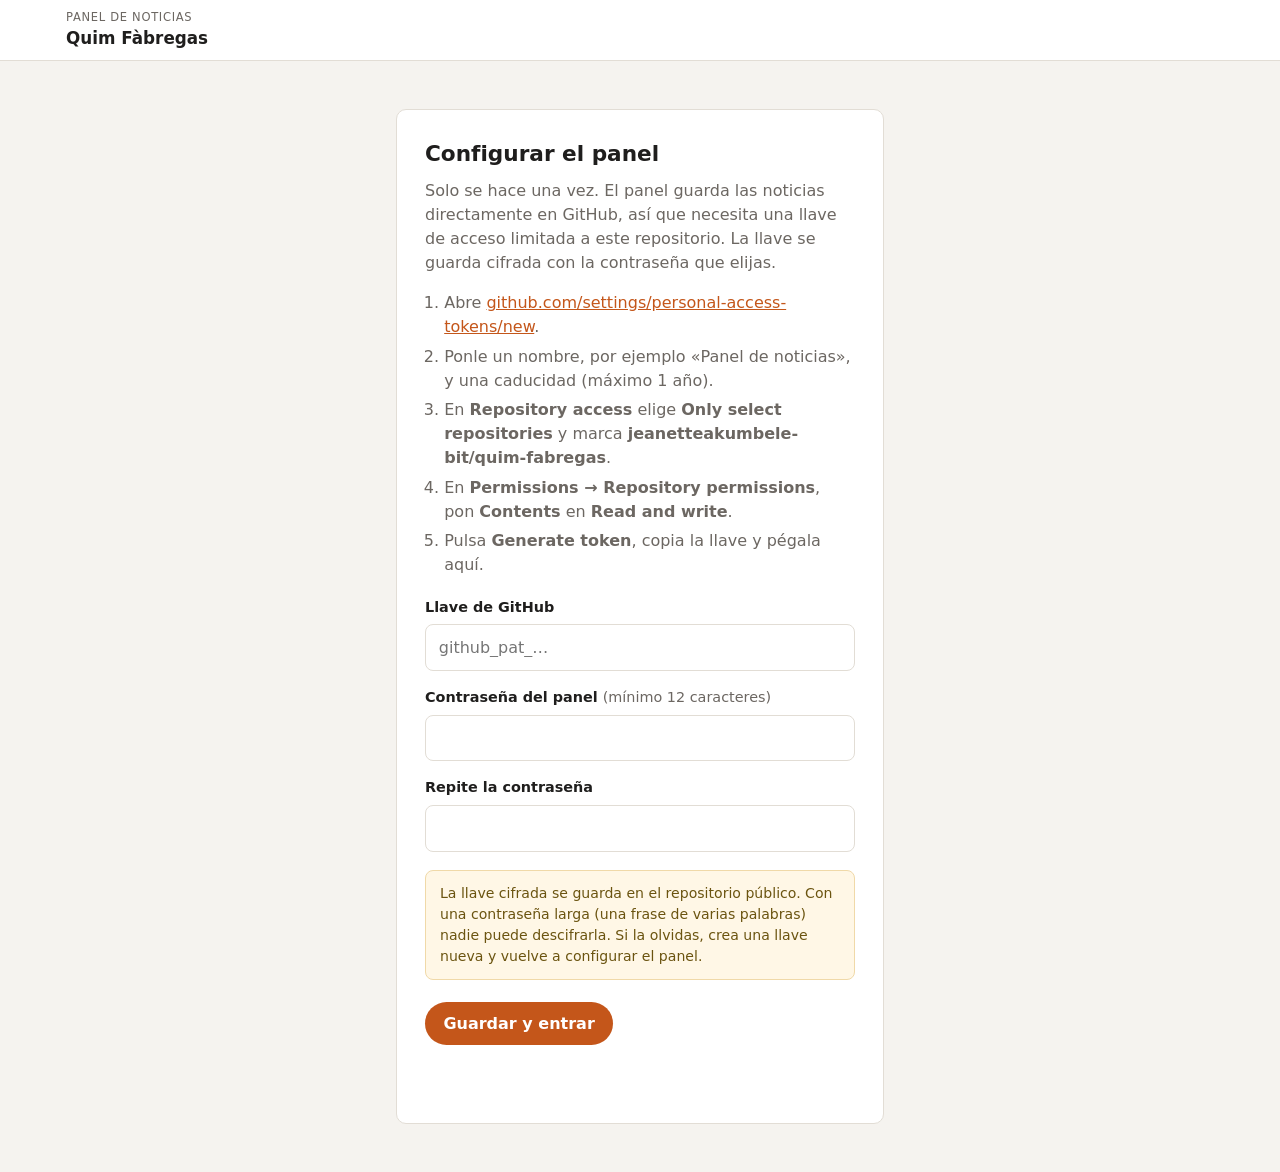
==== admin.html @ cbbbf5fc "Añadir noticias y panel de edición con contraseña - noticias.html y bloque «Lo último» en la portada" ====
<!doctype html>
<html lang="es">
<head>
<meta charset="utf-8">
<meta name="viewport" content="width=device-width, initial-scale=1">
<meta name="robots" content="noindex, nofollow">
<title>Panel de noticias</title>
<script>
/* ===== Ajustes de este panel (cambian según la web) ===== */
window.ADMIN = /*CONFIG*/{
  "owner": "jeanetteakumbele-bit",
  "rama": "main",
  "imgBase": "https://fundacionakumbele.org/wp-content/uploads/",
  "verNoticias": "noticias.html",
  "credencialWeb": "admin-config.json",
  "imgWeb": "img/noticias",
  "sitio": "Quim Fàbregas",
  "repo": "quim-fabregas",
  "datos": "noticias.json",
  "credencial": "admin-config.json",
  "imgRepo": "img/noticias",
  "color": "#c4561a"
}/*FIN*/;
</script>
<style>
:root{--acento:#600b36;--fondo:#f5f3ef;--blanco:#fff;--tinta:#1f1e1d;--suave:#6c6762;--linea:#e2ddd5;--ok:#2f7a4a;--mal:#b3261e;--radio:10px}
*{box-sizing:border-box;margin:0;padding:0}
body{background:var(--fondo);color:var(--tinta);font:16px/1.5 system-ui,-apple-system,"Segoe UI",sans-serif}
button,input,textarea,select{font:inherit;color:inherit}
a{color:var(--acento)}
.oculto{display:none!important}
.barra{background:var(--blanco);border-bottom:1px solid var(--linea);position:sticky;top:0;z-index:5}
.barra-fila{max-width:1180px;margin:0 auto;padding:0 16px;height:60px;display:flex;align-items:center;justify-content:space-between;gap:12px}
.barra h1{font-size:1.05rem;font-weight:650}
.barra h1 small{display:block;font-size:.72rem;font-weight:500;color:var(--suave);letter-spacing:.06em;text-transform:uppercase}
.barra nav{display:flex;gap:8px;align-items:center;flex-wrap:wrap}
.btn{display:inline-flex;align-items:center;justify-content:center;gap:6px;border:0;border-radius:999px;padding:.6em 1.15em;background:var(--acento);color:#fff;font-weight:600;cursor:pointer;text-decoration:none;min-height:40px}
.btn:hover{filter:brightness(1.12)}
.btn:disabled{opacity:.55;cursor:wait}
.btn.sec{background:transparent;color:var(--acento);box-shadow:inset 0 0 0 1.5px var(--acento)}
.btn.peligro{background:transparent;color:var(--mal);box-shadow:inset 0 0 0 1.5px var(--mal)}
.btn.mini{padding:.35em .9em;min-height:34px;font-size:.9rem}
.caja{max-width:520px;margin:48px auto;padding:0 16px}
.tarjeta{background:var(--blanco);border:1px solid var(--linea);border-radius:var(--radio);padding:28px}
.tarjeta h2{font-size:1.35rem;margin-bottom:.4em}
.tarjeta p{color:var(--suave);margin-bottom:1em}
.tarjeta ol{margin:0 0 1.2em 1.2em;color:var(--suave)}
.tarjeta li{margin-bottom:.35em}
label{display:block;font-weight:600;font-size:.9rem;margin:16px 0 6px}
label .nota{font-weight:400;color:var(--suave)}
input[type=text],input[type=password],input[type=date],input[type=url],textarea{width:100%;border:1px solid var(--linea);border-radius:8px;padding:.65em .8em;background:#fff}
input:focus,textarea:focus{outline:2px solid var(--acento);outline-offset:1px;border-color:transparent}
textarea{min-height:220px;resize:vertical;line-height:1.55}
textarea.corto{min-height:80px}
.fila-btn{display:flex;gap:10px;flex-wrap:wrap;margin-top:22px}
.check{display:flex;align-items:center;gap:8px;font-weight:500;margin-top:18px}
.mensaje{margin-top:14px;font-size:.92rem;min-height:1.4em}
.mensaje.mal{color:var(--mal)}
.mensaje.ok{color:var(--ok)}
.panel{max-width:1180px;margin:0 auto;padding:24px 16px 64px;display:grid;grid-template-columns:320px 1fr;gap:24px;align-items:start}
.lista{background:var(--blanco);border:1px solid var(--linea);border-radius:var(--radio);overflow:hidden}
.lista-cab{display:flex;justify-content:space-between;align-items:center;padding:14px 16px;border-bottom:1px solid var(--linea)}
.lista-cab h2{font-size:1rem}
.lista ul{list-style:none;max-height:70vh;overflow:auto}
.lista li button{width:100%;text-align:left;background:none;border:0;border-bottom:1px solid var(--linea);padding:12px 16px;cursor:pointer;display:block}
.lista li button:hover{background:var(--fondo)}
.lista li button.activa{background:color-mix(in srgb,var(--acento) 9%,#fff);box-shadow:inset 3px 0 0 var(--acento)}
.lista .t{font-weight:600;display:block;overflow:hidden;text-overflow:ellipsis;white-space:nowrap}
.lista .f{font-size:.82rem;color:var(--suave)}
.etq{display:inline-block;font-size:.7rem;font-weight:700;letter-spacing:.05em;text-transform:uppercase;background:#efe6c9;color:#6b5410;border-radius:999px;padding:.1em .6em;margin-left:6px}
.vacia{padding:22px 16px;color:var(--suave);font-size:.92rem}
.editor{background:var(--blanco);border:1px solid var(--linea);border-radius:var(--radio);padding:24px 26px 28px}
.editor h2{font-size:1.25rem}
.dos{display:grid;grid-template-columns:1fr 1fr;gap:0 16px}
.foto-caja{display:flex;gap:14px;align-items:flex-start;flex-wrap:wrap}
.foto-prev{width:160px;aspect-ratio:4/3;border-radius:8px;background:var(--fondo) center/cover;border:1px dashed var(--linea);flex:none}
.foto-ctrl{flex:1;min-width:200px}
.ayuda{font-size:.84rem;color:var(--suave);margin-top:6px}
.aviso{background:#fff7e6;border:1px solid #f0d9a8;border-radius:8px;padding:12px 14px;font-size:.88rem;color:#6b5410;margin-top:18px}
.toast{position:fixed;left:50%;bottom:22px;transform:translateX(-50%);background:var(--tinta);color:#fff;padding:.75em 1.2em;border-radius:999px;font-size:.92rem;box-shadow:0 8px 30px rgba(0,0,0,.2);z-index:10;max-width:calc(100% - 32px)}
.toast.mal{background:var(--mal)}
@media (max-width:820px){
  .panel{grid-template-columns:1fr}
  .lista ul{max-height:40vh}
  .dos{grid-template-columns:1fr}
  .barra h1 small{display:none}
}
</style>
</head>
<body>
<header class="barra">
  <div class="barra-fila">
    <h1><small>Panel de noticias</small><span id="nombre-sitio"></span></h1>
    <nav id="nav-panel" class="oculto">
      <a class="btn mini sec" id="ver-web" target="_blank" rel="noopener">Ver noticias</a>
      <button class="btn mini sec" id="b-ajustes">Contraseña</button>
      <button class="btn mini sec" id="b-salir">Salir</button>
    </nav>
  </div>
</header>

<!-- Cargando -->
<div class="caja" id="v-cargando"><div class="tarjeta"><p>Cargando…</p></div></div>

<!-- Configuración inicial -->
<div class="caja oculto" id="v-config">
  <div class="tarjeta">
    <h2>Configurar el panel</h2>
    <p>Solo se hace una vez. El panel guarda las noticias directamente en GitHub, así que necesita una llave de acceso limitada a este repositorio. La llave se guarda cifrada con la contraseña que elijas.</p>
    <ol>
      <li>Abre <a href="https://github.com/settings/personal-access-tokens/new" target="_blank" rel="noopener">github.com/settings/personal-access-tokens/new</a>.</li>
      <li>Ponle un nombre, por ejemplo «Panel de noticias», y una caducidad (máximo 1 año).</li>
      <li>En <b>Repository access</b> elige <b>Only select repositories</b> y marca <b id="repo-nombre"></b>.</li>
      <li>En <b>Permissions → Repository permissions</b>, pon <b>Contents</b> en <b>Read and write</b>.</li>
      <li>Pulsa <b>Generate token</b>, copia la llave y pégala aquí.</li>
    </ol>
    <form id="f-config" autocomplete="off">
      <label for="c-token">Llave de GitHub</label>
      <input type="password" id="c-token" required placeholder="github_pat_…" autocomplete="off">
      <label for="c-pass">Contraseña del panel <span class="nota">(mínimo 12 caracteres)</span></label>
      <input type="password" id="c-pass" required minlength="12" autocomplete="new-password">
      <label for="c-pass2">Repite la contraseña</label>
      <input type="password" id="c-pass2" required minlength="12" autocomplete="new-password">
      <div class="aviso">La llave cifrada se guarda en el repositorio público. Con una contraseña larga (una frase de varias palabras) nadie puede descifrarla. Si la olvidas, crea una llave nueva y vuelve a configurar el panel.</div>
      <div class="fila-btn"><button class="btn" type="submit">Guardar y entrar</button></div>
      <p class="mensaje" id="m-config" role="status"></p>
    </form>
  </div>
</div>

<!-- Entrar -->
<div class="caja oculto" id="v-login">
  <div class="tarjeta">
    <h2>Entrar</h2>
    <p>Escribe la contraseña del panel para añadir y editar noticias.</p>
    <form id="f-login">
      <label for="l-pass">Contraseña</label>
      <input type="password" id="l-pass" required autocomplete="current-password" autofocus>
      <div class="fila-btn"><button class="btn" type="submit">Entrar</button></div>
      <p class="mensaje" id="m-login" role="status"></p>
    </form>
  </div>
</div>

<!-- Cambiar contraseña -->
<div class="caja oculto" id="v-ajustes">
  <div class="tarjeta">
    <h2>Cambiar contraseña</h2>
    <p>La llave de GitHub sigue siendo la misma; solo cambia la contraseña con la que se protege. Si quieres usar una llave nueva, pégala también.</p>
    <form id="f-ajustes" autocomplete="off">
      <label for="a-token">Llave nueva de GitHub <span class="nota">(opcional)</span></label>
      <input type="password" id="a-token" placeholder="Déjalo vacío para mantener la actual" autocomplete="off">
      <label for="a-pass">Contraseña nueva <span class="nota">(mínimo 12 caracteres)</span></label>
      <input type="password" id="a-pass" required minlength="12" autocomplete="new-password">
      <label for="a-pass2">Repite la contraseña</label>
      <input type="password" id="a-pass2" required minlength="12" autocomplete="new-password">
      <div class="fila-btn"><button class="btn" type="submit">Guardar</button><button class="btn sec" type="button" id="a-cancelar">Volver</button></div>
      <p class="mensaje" id="m-ajustes" role="status"></p>
    </form>
  </div>
</div>

<!-- Panel -->
<div class="panel oculto" id="v-panel">
  <aside class="lista">
    <div class="lista-cab"><h2>Noticias</h2><button class="btn mini" id="b-nueva">+ Nueva</button></div>
    <ul id="lista"></ul>
  </aside>
  <section class="editor" id="editor">
    <h2 id="e-titulo-cab">Nueva noticia</h2>
    <form id="f-noticia">
      <label for="n-titulo">Título</label>
      <input type="text" id="n-titulo" required maxlength="160">
      <div class="dos">
        <div><label for="n-fecha">Fecha</label><input type="date" id="n-fecha" required></div>
        <div><label class="check" style="margin-top:44px"><input type="checkbox" id="n-borrador"> Borrador (no se ve en la web)</label></div>
      </div>
      <label>Foto <span class="nota">(opcional)</span></label>
      <div class="foto-caja">
        <div class="foto-prev" id="n-prev"></div>
        <div class="foto-ctrl">
          <input type="file" id="n-archivo" accept="image/*">
          <p class="ayuda">Se reduce sola a 1600 px y se sube al guardar.</p>
          <label for="n-imagen" style="margin-top:12px">…o dirección de una foto</label>
          <input type="text" id="n-imagen" placeholder="https://… o 2026/10/foto.jpg">
          <label for="n-pie">Pie de foto</label>
          <input type="text" id="n-pie" maxlength="200">
        </div>
      </div>
      <label for="n-resumen">Resumen <span class="nota">(una o dos frases; se ve en la portada)</span></label>
      <textarea class="corto" id="n-resumen" maxlength="400"></textarea>
      <label for="n-texto">Texto</label>
      <textarea id="n-texto"></textarea>
      <p class="ayuda">Deja una línea en blanco entre párrafos. <b>**negrita**</b>, <i>*cursiva*</i> y enlaces: [texto](https://…).</p>
      <div class="fila-btn">
        <button class="btn" type="submit" id="b-guardar">Guardar y publicar</button>
        <button class="btn peligro oculto" type="button" id="b-borrar">Borrar</button>
      </div>
      <p class="mensaje" id="m-noticia" role="status"></p>
    </form>
  </section>
</div>

<div class="toast oculto" id="toast" role="status"></div>

<script>
(() => {
"use strict";
const C = window.ADMIN;
const $ = (s) => document.querySelector(s);
const API = "https://api.github.com";
document.documentElement.style.setProperty("--acento", C.color || "#600b36");
$("#nombre-sitio").textContent = C.sitio;
$("#repo-nombre").textContent = C.owner + "/" + C.repo;
$("#ver-web").href = C.verNoticias;
document.title = "Panel de noticias · " + C.sitio;

let token = null;          // solo en memoria
let noticias = [];
let actual = null;         // id de la noticia abierta
let archivoNuevo = null;   // foto elegida pendiente de subir

/* ---------- utilidades ---------- */
const vistas = ["#v-cargando", "#v-config", "#v-login", "#v-ajustes", "#v-panel"];
function ver(id) { vistas.forEach(v => $(v).classList.toggle("oculto", v !== id)); $("#nav-panel").classList.toggle("oculto", !token || id === "#v-login"); }
function msg(el, texto, tipo) { const m = $(el); m.textContent = texto || ""; m.className = "mensaje" + (tipo ? " " + tipo : ""); }
let tt; function toast(texto, mal) { const t = $("#toast"); t.textContent = texto; t.className = "toast" + (mal ? " mal" : ""); clearTimeout(tt); tt = setTimeout(() => t.classList.add("oculto"), 4200); }
const b64 = { de: (buf) => { let s = ""; new Uint8Array(buf).forEach(b => s += String.fromCharCode(b)); return btoa(s); },
              a: (str) => Uint8Array.from(atob(str), c => c.charCodeAt(0)) };
const utf8ab64 = (txt) => b64.de(new TextEncoder().encode(txt));
const b64autf8 = (str) => new TextDecoder().decode(b64.a(str.replace(/\s/g, "")));
const hoy = () => new Date().toISOString().slice(0, 10);
function slug(t) { return (t || "noticia").normalize("NFD").replace(/[̀-ͯ]/g, "").toLowerCase().replace(/[^a-z0-9]+/g, "-").replace(/^-|-$/g, "").slice(0, 50) || "noticia"; }
function rutaFoto(r) { if (!r) return ""; if (/^(https?:)?\/\//.test(r) || r.startsWith("data:") || r.startsWith("blob:")) return r; if (C.imgBase && /^\d{4}\/\d{2}\//.test(r)) return C.imgBase + r; return r; }

/* ---------- cifrado (PBKDF2 + AES-GCM) ---------- */
const ITER = 600000;
async function clave(pass, sal) {
  const base = await crypto.subtle.importKey("raw", new TextEncoder().encode(pass), "PBKDF2", false, ["deriveKey"]);
  return crypto.subtle.deriveKey({ name: "PBKDF2", salt: sal, iterations: ITER, hash: "SHA-256" }, base, { name: "AES-GCM", length: 256 }, false, ["encrypt", "decrypt"]);
}
async function cifrar(texto, pass) {
  const sal = crypto.getRandomValues(new Uint8Array(16)), iv = crypto.getRandomValues(new Uint8Array(12));
  const datos = await crypto.subtle.encrypt({ name: "AES-GCM", iv }, await clave(pass, sal), new TextEncoder().encode(texto));
  return { v: 1, kdf: "PBKDF2-SHA256", iter: ITER, sal: b64.de(sal), iv: b64.de(iv), datos: b64.de(datos) };
}
async function descifrar(obj, pass) {
  const k = await clave(pass, b64.a(obj.sal));
  const plano = await crypto.subtle.decrypt({ name: "AES-GCM", iv: b64.a(obj.iv) }, k, b64.a(obj.datos));
  return new TextDecoder().decode(plano);
}

/* ---------- GitHub ---------- */
async function gh(ruta, opciones = {}, tk = token) {
  const r = await fetch(API + ruta, { ...opciones, cache: "no-store", headers: { "Accept": "application/vnd.github+json", "X-GitHub-Api-Version": "2022-11-28", ...(tk ? { "Authorization": "Bearer " + tk } : {}), ...(opciones.headers || {}) } });
  if (!r.ok) { const e = new Error("GitHub " + r.status); e.status = r.status; try { e.detalle = (await r.json()).message; } catch {} throw e; }
  return r.status === 204 ? null : r.json();
}
const rutaRepo = (p) => `/repos/${C.owner}/${C.repo}/contents/${p.split("/").map(encodeURIComponent).join("/")}`;
async function leer(p, tk = token) {
  try { const j = await gh(rutaRepo(p) + "?ref=" + C.rama + "&t=" + Date.now(), {}, tk); return { sha: j.sha, texto: b64autf8(j.content) }; }
  catch (e) { if (e.status === 404) return null; throw e; }
}
async function escribir(p, contenidoB64, sha, mensaje, tk = token) {
  return gh(rutaRepo(p), { method: "PUT", body: JSON.stringify({ message: mensaje, content: contenidoB64, branch: C.rama, ...(sha ? { sha } : {}) }) }, tk);
}
async function comprobarToken(tk) {
  const r = await gh(`/repos/${C.owner}/${C.repo}`, {}, tk);
  if (!r.permissions || !r.permissions.push) throw new Error("La llave no tiene permiso de escritura en " + C.owner + "/" + C.repo + ".");
}
function textoError(e) {
  if (e.status === 401) return "GitHub no acepta la llave (puede haber caducado). Vuelve a configurar el panel con una llave nueva.";
  if (e.status === 403 || e.status === 404) return "La llave no tiene acceso a este repositorio con permiso Contents: Read and write.";
  if (e.status === 409 || e.status === 422) return "Alguien ha cambiado las noticias a la vez. Vuelve a intentarlo.";
  return e.message + (e.detalle ? " (" + e.detalle + ")" : "");
}

/* ---------- arranque ---------- */
let credencial = null;
async function arrancar() {
  try {
    const f = await leer(C.credencial, null);
    if (f) { credencial = JSON.parse(f.texto); ver("#v-login"); setTimeout(() => $("#l-pass").focus(), 50); }
    else ver("#v-config");
  } catch (e) {
    // sin acceso a la API (límite de peticiones): probar la copia publicada
    try { const r = await fetch((C.credencialWeb || C.credencial) + "?t=" + Date.now(), { cache: "no-store" }); if (r.ok) { credencial = await r.json(); ver("#v-login"); return; } } catch {}
    ver("#v-config");
  }
}

$("#f-config").addEventListener("submit", async (ev) => {
  ev.preventDefault();
  const tk = $("#c-token").value.trim(), p1 = $("#c-pass").value, p2 = $("#c-pass2").value;
  if (p1.length < 12) return msg("#m-config", "La contraseña debe tener al menos 12 caracteres.", "mal");
  if (p1 !== p2) return msg("#m-config", "Las contraseñas no coinciden.", "mal");
  const b = ev.target.querySelector("[type=submit]"); b.disabled = true; msg("#m-config", "Comprobando la llave…");
  try {
    await comprobarToken(tk);
    msg("#m-config", "Cifrando y guardando…");
    const obj = await cifrar(tk, p1);
    const prev = await leer(C.credencial, tk);
    await escribir(C.credencial, utf8ab64(JSON.stringify(obj, null, 2) + "\n"), prev && prev.sha, "Panel de noticias: guardar llave cifrada", tk);
    credencial = obj; token = tk; $("#f-config").reset();
    await abrirPanel();
    toast("Panel configurado.");
  } catch (e) { msg("#m-config", textoError(e), "mal"); }
  finally { b.disabled = false; }
});

$("#f-login").addEventListener("submit", async (ev) => {
  ev.preventDefault();
  const b = ev.target.querySelector("[type=submit]"); b.disabled = true; msg("#m-login", "Comprobando…");
  try { token = await descifrar(credencial, $("#l-pass").value); }
  catch { b.disabled = false; return msg("#m-login", "Contraseña incorrecta.", "mal"); }
  try { await comprobarToken(token); $("#f-login").reset(); msg("#m-login", ""); await abrirPanel(); }
  catch (e) { token = null; msg("#m-login", textoError(e), "mal"); }
  finally { b.disabled = false; }
});

$("#b-salir").addEventListener("click", () => { token = null; noticias = []; actual = null; ver("#v-login"); });
$("#b-ajustes").addEventListener("click", () => { msg("#m-ajustes", ""); ver("#v-ajustes"); });
$("#a-cancelar").addEventListener("click", () => ver("#v-panel"));
$("#f-ajustes").addEventListener("submit", async (ev) => {
  ev.preventDefault();
  const nuevo = $("#a-token").value.trim(), p1 = $("#a-pass").value, p2 = $("#a-pass2").value;
  if (p1.length < 12) return msg("#m-ajustes", "La contraseña debe tener al menos 12 caracteres.", "mal");
  if (p1 !== p2) return msg("#m-ajustes", "Las contraseñas no coinciden.", "mal");
  const b = ev.target.querySelector("[type=submit]"); b.disabled = true; msg("#m-ajustes", "Guardando…");
  try {
    const tk = nuevo || token;
    if (nuevo) await comprobarToken(nuevo);
    const obj = await cifrar(tk, p1);
    const prev = await leer(C.credencial, tk);
    await escribir(C.credencial, utf8ab64(JSON.stringify(obj, null, 2) + "\n"), prev && prev.sha, "Panel de noticias: cambiar contraseña", tk);
    credencial = obj; token = tk; $("#f-ajustes").reset();
    ver("#v-panel"); toast("Contraseña cambiada.");
  } catch (e) { msg("#m-ajustes", textoError(e), "mal"); }
  finally { b.disabled = false; }
});

/* ---------- noticias ---------- */
async function cargarNoticias() {
  const f = await leer(C.datos);
  const lista = f ? JSON.parse(f.texto || "[]") : [];
  return Array.isArray(lista) ? lista : [];
}
const ordenar = (l) => l.slice().sort((a, b) => (b.fecha || "").localeCompare(a.fecha || ""));
async function abrirPanel() {
  ver("#v-panel");
  noticias = await cargarNoticias();
  pintarLista(); nueva();
}
function pintarLista() {
  const ul = $("#lista"); ul.innerHTML = "";
  if (!noticias.length) { ul.innerHTML = '<li class="vacia">Todavía no hay noticias. Escribe la primera.</li>'; return; }
  for (const n of ordenar(noticias)) {
    const li = document.createElement("li"), b = document.createElement("button");
    b.type = "button"; if (n.id === actual) b.className = "activa";
    const t = document.createElement("span"); t.className = "t"; t.textContent = n.titulo || "(sin título)";
    const f = document.createElement("span"); f.className = "f"; f.textContent = n.fecha || "";
    if (n.borrador) { const e = document.createElement("span"); e.className = "etq"; e.textContent = "Borrador"; f.appendChild(e); }
    b.append(t, f); b.addEventListener("click", () => abrir(n.id));
    li.appendChild(b); ul.appendChild(li);
  }
}
function previa(src) { $("#n-prev").style.backgroundImage = src ? `url("${src.replace(/"/g, "%22")}")` : ""; }
function nueva() {
  actual = null; archivoNuevo = null; $("#f-noticia").reset();
  $("#n-fecha").value = hoy(); previa("");
  $("#e-titulo-cab").textContent = "Nueva noticia"; $("#b-borrar").classList.add("oculto");
  msg("#m-noticia", ""); pintarLista();
}
function abrir(id) {
  const n = noticias.find(x => x.id === id); if (!n) return;
  actual = id; archivoNuevo = null; $("#n-archivo").value = "";
  $("#n-titulo").value = n.titulo || ""; $("#n-fecha").value = n.fecha || hoy();
  $("#n-borrador").checked = !!n.borrador; $("#n-imagen").value = n.imagen || "";
  $("#n-pie").value = n.pie || ""; $("#n-resumen").value = n.resumen || ""; $("#n-texto").value = n.texto || "";
  previa(rutaFoto(n.imagen) ? new URL(rutaFoto(n.imagen), location.href).href : "");
  $("#e-titulo-cab").textContent = "Editar noticia"; $("#b-borrar").classList.remove("oculto");
  msg("#m-noticia", ""); pintarLista();
  if (innerWidth < 820) $("#editor").scrollIntoView({ behavior: "smooth" });
}
$("#b-nueva").addEventListener("click", nueva);
$("#n-imagen").addEventListener("input", () => { archivoNuevo = null; $("#n-archivo").value = ""; const r = rutaFoto($("#n-imagen").value.trim()); previa(r ? new URL(r, location.href).href : ""); });
$("#n-archivo").addEventListener("change", () => {
  const f = $("#n-archivo").files[0]; if (!f) return;
  if (!f.type.startsWith("image/")) { toast("Elige una imagen.", true); return; }
  archivoNuevo = f; previa(URL.createObjectURL(f));
});

async function reducir(file) {
  const bmp = await createImageBitmap(file);
  const lado = 1600, esc = Math.min(1, lado / Math.max(bmp.width, bmp.height));
  const c = document.createElement("canvas"); c.width = Math.round(bmp.width * esc); c.height = Math.round(bmp.height * esc);
  c.getContext("2d").drawImage(bmp, 0, 0, c.width, c.height);
  const blob = await new Promise(r => c.toBlob(r, "image/jpeg", 0.85));
  return b64.de(await blob.arrayBuffer());
}

// Aplica un cambio sobre la versión más reciente del archivo (por si alguien guardó a la vez)
async function guardarCambio(cambio, mensaje) {
  for (let intento = 0; intento < 2; intento++) {
    const f = await leer(C.datos);
    let lista = f ? JSON.parse(f.texto || "[]") : [];
    lista = cambio(Array.isArray(lista) ? lista : []);
    try {
      await escribir(C.datos, utf8ab64(JSON.stringify(ordenar(lista), null, 2) + "\n"), f && f.sha, mensaje);
      noticias = lista; return;
    } catch (e) { if ((e.status === 409 || e.status === 422) && intento === 0) continue; throw e; }
  }
}

$("#f-noticia").addEventListener("submit", async (ev) => {
  ev.preventDefault();
  const b = $("#b-guardar"); b.disabled = true;
  try {
    const titulo = $("#n-titulo").value.trim();
    let imagen = $("#n-imagen").value.trim();
    if (archivoNuevo) {
      msg("#m-noticia", "Subiendo la foto…");
      const nombre = `${hoy()}-${slug(titulo)}-${Math.random().toString(36).slice(2, 6)}.jpg`;
      await escribir(`${C.imgRepo}/${nombre}`, await reducir(archivoNuevo), null, "Noticias: subir foto " + nombre);
      imagen = `${C.imgWeb}/${nombre}`; archivoNuevo = null; $("#n-archivo").value = ""; $("#n-imagen").value = imagen;
    }
    msg("#m-noticia", "Guardando…");
    const id = actual || `${$("#n-fecha").value}-${slug(titulo)}-${Math.random().toString(36).slice(2, 6)}`;
    const datos = { id, titulo, fecha: $("#n-fecha").value, imagen, pie: $("#n-pie").value.trim(),
                    resumen: $("#n-resumen").value.trim(), texto: $("#n-texto").value.trim(), borrador: $("#n-borrador").checked };
    const esNueva = !actual;
    await guardarCambio(l => { const i = l.findIndex(x => x.id === id); if (i >= 0) l[i] = datos; else l.push(datos); return l; },
                        (esNueva ? "Noticias: añadir «" : "Noticias: editar «") + titulo + "»");
    actual = id; abrir(id);
    msg("#m-noticia", datos.borrador ? "Guardado como borrador." : "Publicado. Aparecerá en la web en 1-2 minutos.", "ok");
    toast(esNueva ? "Noticia añadida." : "Cambios guardados.");
  } catch (e) { msg("#m-noticia", textoError(e), "mal"); }
  finally { b.disabled = false; }
});

$("#b-borrar").addEventListener("click", async () => {
  const n = noticias.find(x => x.id === actual); if (!n) return;
  if (!confirm(`¿Borrar «${n.titulo}»? Se quitará de la web.`)) return;
  const b = $("#b-borrar"); b.disabled = true; msg("#m-noticia", "Borrando…");
  try {
    await guardarCambio(l => l.filter(x => x.id !== n.id), "Noticias: borrar «" + n.titulo + "»");
    nueva(); toast("Noticia borrada.");
  } catch (e) { msg("#m-noticia", textoError(e), "mal"); }
  finally { b.disabled = false; }
});

window.addEventListener("beforeunload", (e) => { if (archivoNuevo) { e.preventDefault(); e.returnValue = ""; } });
arrancar();
})();
</script>
</body>
</html>
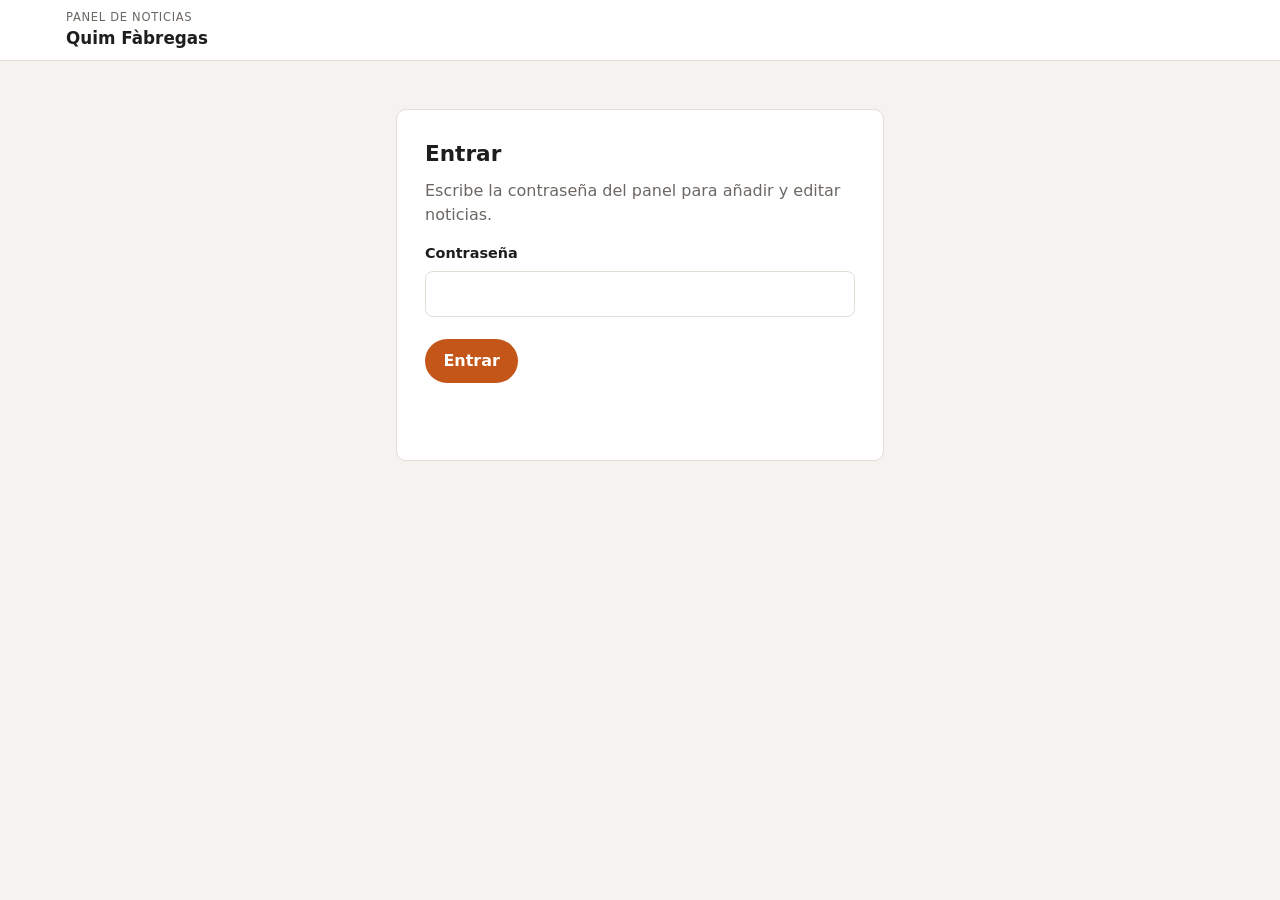
==== commit ac503e4d: "Añadir sección de métricas de redes con actualización diaria - Sección «Redes» en la portada (Instag" ====
--- a/admin.html
+++ b/admin.html
@@ -79,6 +79,51 @@
 .aviso{background:#fff7e6;border:1px solid #f0d9a8;border-radius:8px;padding:12px 14px;font-size:.88rem;color:#6b5410;margin-top:18px}
 .toast{position:fixed;left:50%;bottom:22px;transform:translateX(-50%);background:var(--tinta);color:#fff;padding:.75em 1.2em;border-radius:999px;font-size:.92rem;box-shadow:0 8px 30px rgba(0,0,0,.2);z-index:10;max-width:calc(100% - 32px)}
 .toast.mal{background:var(--mal)}
+/* Pestañas y CRM */
+.pestanas{display:flex;gap:4px;background:var(--fondo);border-radius:999px;padding:3px}
+.pestanas button{border:0;background:none;border-radius:999px;padding:.4em 1em;font-weight:600;cursor:pointer;color:var(--suave);min-height:34px}
+.pestanas button.activa{background:var(--blanco);color:var(--acento);box-shadow:0 1px 3px rgba(0,0,0,.12)}
+.crm{max-width:1180px;margin:0 auto;padding:24px 16px 64px}
+.stats{display:grid;grid-template-columns:repeat(4,1fr);gap:12px;margin-bottom:16px}
+.stat{background:var(--blanco);border:1px solid var(--linea);border-radius:var(--radio);padding:14px 16px}
+.stat b{display:block;font-size:1.6rem;line-height:1.1}
+.stat span{font-size:.82rem;color:var(--suave)}
+.herramientas{display:flex;flex-wrap:wrap;gap:8px;align-items:center;margin-bottom:16px}
+.herramientas input[type=search],.herramientas select{border:1px solid var(--linea);border-radius:8px;padding:.5em .7em;background:#fff;min-height:40px}
+.herramientas input[type=search]{flex:1;min-width:180px}
+.herramientas .check{margin:0}
+.crm-grid{display:grid;grid-template-columns:340px 1fr;gap:24px;align-items:start}
+.lista .sub{font-size:.82rem;color:var(--suave);display:block;overflow:hidden;text-overflow:ellipsis;white-space:nowrap}
+.chip{display:inline-block;font-size:.7rem;font-weight:700;letter-spacing:.04em;border-radius:999px;padding:.1em .55em;margin-right:4px;background:color-mix(in srgb,var(--acento) 10%,#fff);color:var(--acento)}
+.chip.estado-Activo{background:#e3f1e7;color:var(--ok)}
+.chip.estado-Inactivo{background:#eee;color:#777}
+.chip.estado-Nuevo{background:#efe6c9;color:#6b5410}
+.tres{display:grid;grid-template-columns:1fr 1fr 1fr;gap:0 16px}
+select.campo{width:100%;border:1px solid var(--linea);border-radius:8px;padding:.62em .7em;background:#fff}
+.interacciones{margin-top:28px;padding-top:20px;border-top:1px solid var(--linea)}
+.interacciones h3{font-size:1.05rem;margin-bottom:10px}
+.inter-form{display:grid;grid-template-columns:150px 170px 110px 1fr auto;gap:8px;align-items:end}
+.inter-form label{margin:0 0 4px;font-size:.8rem}
+.inter-form input,.inter-form select{width:100%;border:1px solid var(--linea);border-radius:8px;padding:.55em .6em;background:#fff;min-height:40px}
+.inter-lista{list-style:none;margin-top:14px}
+.inter-lista li{display:grid;grid-template-columns:100px 1fr auto;gap:12px;padding:10px 0;border-bottom:1px solid var(--linea);font-size:.94rem}
+.inter-lista .f{color:var(--suave);font-size:.85rem}
+.inter-lista .importe{font-weight:700;color:var(--ok);margin-left:6px}
+.inter-lista button{background:none;border:0;color:var(--suave);cursor:pointer;font-size:1.1rem;line-height:1;padding:4px 8px}
+.inter-lista button:hover{color:var(--mal)}
+.privado{font-size:.84rem;color:var(--suave);margin-top:18px}
+.bloqueo{background:var(--blanco);border:1px solid var(--linea);border-radius:var(--radio);padding:24px 26px}
+.bloqueo h2{font-size:1.2rem;margin-bottom:.5em}
+.bloqueo p,.bloqueo li{color:var(--suave)}
+.bloqueo ol{margin:.6em 0 0 1.2em}
+@media (max-width:820px){
+  .stats{grid-template-columns:1fr 1fr}
+  .crm-grid{grid-template-columns:1fr}
+  .tres{grid-template-columns:1fr}
+  .inter-form{grid-template-columns:1fr 1fr}
+  .inter-form .ancho{grid-column:1/-1}
+  .barra-fila{height:auto;min-height:60px;padding-top:8px;padding-bottom:8px}
+}
 @media (max-width:820px){
   .panel{grid-template-columns:1fr}
   .lista ul{max-height:40vh}
@@ -92,6 +137,7 @@
   <div class="barra-fila">
     <h1><small>Panel de noticias</small><span id="nombre-sitio"></span></h1>
     <nav id="nav-panel" class="oculto">
+      <div class="pestanas oculto" id="pestanas" role="tablist"><button type="button" class="activa" data-vista="#v-panel">Noticias</button><button type="button" data-vista="#v-crm">Contactos</button></div>
       <a class="btn mini sec" id="ver-web" target="_blank" rel="noopener">Ver noticias</a>
       <button class="btn mini sec" id="b-ajustes">Contraseña</button>
       <button class="btn mini sec" id="b-salir">Salir</button>
@@ -201,6 +247,76 @@
   </section>
 </div>
 
+<!-- CRM: contactos -->
+<div class="crm oculto" id="v-crm">
+  <div class="bloqueo oculto" id="crm-bloqueo"></div>
+  <div id="crm-cuerpo" class="oculto">
+    <div class="stats">
+      <div class="stat"><b id="s-total">0</b><span>contactos</span></div>
+      <div class="stat"><b id="s-activos">0</b><span>activos</span></div>
+      <div class="stat"><b id="s-news">0</b><span>suscritos a la newsletter</span></div>
+      <div class="stat"><b id="s-dinero">0 €</b><span id="s-dinero-txt">aportado este año</span></div>
+    </div>
+    <div class="herramientas">
+      <input type="search" id="k-buscar" placeholder="Buscar por nombre, email, organización, etiqueta…" aria-label="Buscar contactos">
+      <select id="k-tipo" aria-label="Filtrar por tipo"><option value="">Todos los tipos</option></select>
+      <select id="k-estado" aria-label="Filtrar por estado"><option value="">Todos los estados</option></select>
+      <label class="check"><input type="checkbox" id="k-news"> Solo newsletter</label>
+      <button class="btn mini" id="k-nuevo" type="button">+ Nuevo contacto</button>
+      <button class="btn mini sec" id="k-emails" type="button">Copiar emails</button>
+      <button class="btn mini sec" id="k-exportar" type="button">Exportar CSV</button>
+      <label class="btn mini sec" style="margin:0">Importar CSV<input type="file" id="k-importar" accept=".csv,text/csv" hidden></label>
+    </div>
+    <div class="crm-grid">
+      <aside class="lista">
+        <div class="lista-cab"><h2 id="k-cuenta">Contactos</h2></div>
+        <ul id="k-lista"></ul>
+      </aside>
+      <section class="editor" id="k-editor">
+        <h2 id="k-cab">Nuevo contacto</h2>
+        <form id="f-contacto" autocomplete="off">
+          <div class="dos">
+            <div><label for="k-nombre">Nombre</label><input type="text" id="k-nombre" required maxlength="160"></div>
+            <div><label for="k-org">Organización</label><input type="text" id="k-org" maxlength="160"></div>
+          </div>
+          <div class="tres">
+            <div><label for="k-ftipo">Tipo</label><select class="campo" id="k-ftipo"></select></div>
+            <div><label for="k-festado">Estado</label><select class="campo" id="k-festado"></select></div>
+            <div><label for="k-origen">Cómo nos conoció</label><input type="text" id="k-origen" maxlength="120" placeholder="Exposición, web, amigo…"></div>
+          </div>
+          <div class="tres">
+            <div><label for="k-email">Email</label><input type="text" inputmode="email" id="k-email" maxlength="200"></div>
+            <div><label for="k-tel">Teléfono</label><input type="text" inputmode="tel" id="k-tel" maxlength="60"></div>
+            <div><label for="k-lugar">Ciudad / país</label><input type="text" id="k-lugar" maxlength="120"></div>
+          </div>
+          <label for="k-etiquetas">Etiquetas <span class="nota">(separadas por comas)</span></label>
+          <input type="text" id="k-etiquetas" maxlength="300" placeholder="Pozo Mutua, Madrid, exposición 2026">
+          <label class="check"><input type="checkbox" id="k-fnews"> Ha dado su consentimiento para recibir la newsletter <span class="nota" id="k-news-fecha"></span></label>
+          <label for="k-notas">Notas</label>
+          <textarea class="corto" id="k-notas"></textarea>
+          <div class="fila-btn">
+            <button class="btn" type="submit">Guardar contacto</button>
+            <button class="btn peligro oculto" type="button" id="k-borrar">Borrar</button>
+          </div>
+          <p class="mensaje" id="m-contacto" role="status"></p>
+        </form>
+        <div class="interacciones oculto" id="k-inter">
+          <h3>Historial</h3>
+          <form class="inter-form" id="f-inter">
+            <div><label for="i-fecha">Fecha</label><input type="date" id="i-fecha" required></div>
+            <div><label for="i-tipo">Tipo</label><select id="i-tipo"></select></div>
+            <div><label for="i-importe">Importe (€)</label><input type="text" id="i-importe" inputmode="decimal" placeholder="0" pattern="\s*\d+([.,]\d{1,2})?\s*" title="Una cantidad, por ejemplo 150 o 150,50"></div>
+            <div class="ancho"><label for="i-texto">Qué pasó</label><input type="text" id="i-texto" required maxlength="500"></div>
+            <div class="ancho"><button class="btn" type="submit">Añadir</button></div>
+          </form>
+          <ul class="inter-lista" id="i-lista"></ul>
+        </div>
+        <p class="privado" id="k-privado"></p>
+      </section>
+    </div>
+  </div>
+</div>
+
 <div class="toast oculto" id="toast" role="status"></div>
 
 <script>
@@ -211,9 +327,11 @@
 const API = "https://api.github.com";
 document.documentElement.style.setProperty("--acento", C.color || "#600b36");
 $("#nombre-sitio").textContent = C.sitio;
-$("#repo-nombre").textContent = C.owner + "/" + C.repo;
+$("#repo-nombre").textContent = C.owner + "/" + C.repo + (C.crm ? " y " + C.owner + "/" + C.crm.repo : "");
 $("#ver-web").href = C.verNoticias;
-document.title = "Panel de noticias · " + C.sitio;
+const nombrePanel = C.crm ? "Noticias y contactos" : "Panel de noticias";
+document.querySelector(".barra h1 small").textContent = nombrePanel;
+document.title = nombrePanel + " · " + C.sitio;
 
 let token = null;          // solo en memoria
 let noticias = [];
@@ -221,8 +339,13 @@
 let archivoNuevo = null;   // foto elegida pendiente de subir
 
 /* ---------- utilidades ---------- */
-const vistas = ["#v-cargando", "#v-config", "#v-login", "#v-ajustes", "#v-panel"];
-function ver(id) { vistas.forEach(v => $(v).classList.toggle("oculto", v !== id)); $("#nav-panel").classList.toggle("oculto", !token || id === "#v-login"); }
+const vistas = ["#v-cargando", "#v-config", "#v-login", "#v-ajustes", "#v-panel", "#v-crm"];
+function ver(id) {
+  vistas.forEach(v => $(v).classList.toggle("oculto", v !== id));
+  $("#nav-panel").classList.toggle("oculto", !token || id === "#v-login");
+  $("#pestanas").classList.toggle("oculto", !C.crm || (id !== "#v-panel" && id !== "#v-crm"));
+  document.querySelectorAll("#pestanas button").forEach(b => { b.classList.toggle("activa", b.dataset.vista === id); b.setAttribute("aria-selected", b.dataset.vista === id); });
+}
 function msg(el, texto, tipo) { const m = $(el); m.textContent = texto || ""; m.className = "mensaje" + (tipo ? " " + tipo : ""); }
 let tt; function toast(texto, mal) { const t = $("#toast"); t.textContent = texto; t.className = "toast" + (mal ? " mal" : ""); clearTimeout(tt); tt = setTimeout(() => t.classList.add("oculto"), 4200); }
 const b64 = { de: (buf) => { let s = ""; new Uint8Array(buf).forEach(b => s += String.fromCharCode(b)); return btoa(s); },
@@ -256,13 +379,13 @@
   if (!r.ok) { const e = new Error("GitHub " + r.status); e.status = r.status; try { e.detalle = (await r.json()).message; } catch {} throw e; }
   return r.status === 204 ? null : r.json();
 }
-const rutaRepo = (p) => `/repos/${C.owner}/${C.repo}/contents/${p.split("/").map(encodeURIComponent).join("/")}`;
-async function leer(p, tk = token) {
-  try { const j = await gh(rutaRepo(p) + "?ref=" + C.rama + "&t=" + Date.now(), {}, tk); return { sha: j.sha, texto: b64autf8(j.content) }; }
+const rutaRepo = (p, repo = C.repo) => `/repos/${C.owner}/${repo}/contents/${p.split("/").map(encodeURIComponent).join("/")}`;
+async function leer(p, tk = token, repo = C.repo) {
+  try { const j = await gh(rutaRepo(p, repo) + "?ref=" + C.rama + "&t=" + Date.now(), {}, tk); return { sha: j.sha, texto: b64autf8(j.content) }; }
   catch (e) { if (e.status === 404) return null; throw e; }
 }
-async function escribir(p, contenidoB64, sha, mensaje, tk = token) {
-  return gh(rutaRepo(p), { method: "PUT", body: JSON.stringify({ message: mensaje, content: contenidoB64, branch: C.rama, ...(sha ? { sha } : {}) }) }, tk);
+async function escribir(p, contenidoB64, sha, mensaje, tk = token, repo = C.repo) {
+  return gh(rutaRepo(p, repo), { method: "PUT", body: JSON.stringify({ message: mensaje, content: contenidoB64, branch: C.rama, ...(sha ? { sha } : {}) }) }, tk);
 }
 async function comprobarToken(tk) {
   const r = await gh(`/repos/${C.owner}/${C.repo}`, {}, tk);
@@ -271,7 +394,7 @@
 function textoError(e) {
   if (e.status === 401) return "GitHub no acepta la llave (puede haber caducado). Vuelve a configurar el panel con una llave nueva.";
   if (e.status === 403 || e.status === 404) return "La llave no tiene acceso a este repositorio con permiso Contents: Read and write.";
-  if (e.status === 409 || e.status === 422) return "Alguien ha cambiado las noticias a la vez. Vuelve a intentarlo.";
+  if (e.status === 409 || e.status === 422) return "Alguien ha hecho otro cambio a la vez. Vuelve a intentarlo.";
   return e.message + (e.detalle ? " (" + e.detalle + ")" : "");
 }
 
@@ -318,9 +441,10 @@
   finally { b.disabled = false; }
 });
 
-$("#b-salir").addEventListener("click", () => { token = null; noticias = []; actual = null; ver("#v-login"); });
-$("#b-ajustes").addEventListener("click", () => { msg("#m-ajustes", ""); ver("#v-ajustes"); });
-$("#a-cancelar").addEventListener("click", () => ver("#v-panel"));
+$("#b-salir").addEventListener("click", () => { token = null; noticias = []; actual = null; if (window.__crmSalir) window.__crmSalir(); ver("#v-login"); });
+let vistaPrevia = "#v-panel";
+$("#b-ajustes").addEventListener("click", () => { msg("#m-ajustes", ""); vistaPrevia = $("#v-crm").classList.contains("oculto") ? "#v-panel" : "#v-crm"; ver("#v-ajustes"); });
+$("#a-cancelar").addEventListener("click", () => ver(vistaPrevia));
 $("#f-ajustes").addEventListener("submit", async (ev) => {
   ev.preventDefault();
   const nuevo = $("#a-token").value.trim(), p1 = $("#a-pass").value, p2 = $("#a-pass2").value;
@@ -334,7 +458,7 @@
     const prev = await leer(C.credencial, tk);
     await escribir(C.credencial, utf8ab64(JSON.stringify(obj, null, 2) + "\n"), prev && prev.sha, "Panel de noticias: cambiar contraseña", tk);
     credencial = obj; token = tk; $("#f-ajustes").reset();
-    ver("#v-panel"); toast("Contraseña cambiada.");
+    ver(vistaPrevia); toast("Contraseña cambiada.");
   } catch (e) { msg("#m-ajustes", textoError(e), "mal"); }
   finally { b.disabled = false; }
 });
@@ -449,6 +573,282 @@
   finally { b.disabled = false; }
 });
 
+/* ---------- CRM (solo si este panel lo tiene configurado) ---------- */
+document.querySelectorAll("#pestanas button").forEach(b => b.addEventListener("click", () => {
+  if (b.dataset.vista === "#v-crm") window.__crmAbrir(); else ver("#v-panel");
+}));
+if (C.crm) (() => {
+  const K = C.crm;
+  const TIPOS = ["Donante", "Coautor", "Comprador de obra", "Voluntario", "Socio / entidad", "Prensa", "Comunidad", "Otro"];
+  const ESTADOS = ["Nuevo", "En contacto", "Activo", "Inactivo"];
+  const INTER = ["Email", "Llamada", "Reunión", "Donación", "Compra de obra", "Evento", "Nota"];
+  let datos = null, sel = null;
+  const opciones = (el, lista, primera) => {
+    el.innerHTML = ""; if (primera) el.add(new Option(primera, ""));
+    lista.forEach(t => el.add(new Option(t, t)));
+  };
+  opciones($("#k-tipo"), TIPOS, "Todos los tipos"); opciones($("#k-estado"), ESTADOS, "Todos los estados");
+  opciones($("#k-ftipo"), TIPOS); opciones($("#k-festado"), ESTADOS); opciones($("#i-tipo"), INTER);
+  $("#k-privado").textContent = `Los contactos se guardan en el repositorio privado ${C.owner}/${K.repo}. No se publican en la web.`;
+  const eur = (n) => new Intl.NumberFormat("es-ES", { style: "currency", currency: "EUR", minimumFractionDigits: 0, maximumFractionDigits: 2 }).format(n || 0);
+  const nid = () => Date.now().toString(36) + Math.random().toString(36).slice(2, 6);
+  const norm = (s) => String(s || "").normalize("NFD").replace(/[̀-ͯ]/g, "").toLowerCase();
+  const fechaCorta = (f) => { const d = new Date((f || "") + "T12:00:00"); return isNaN(d) ? (f || "") : d.toLocaleDateString("es-ES", { day: "numeric", month: "short", year: "numeric" }); };
+  const emailOk = (e) => !e || /^[^\s@]+@[^\s@]+\.[^\s@]+$/.test(e);
+  const aportado = (c) => (c.interacciones || []).reduce((a, x) => a + (Number(x.importe) || 0), 0);
+
+  function bloqueo(titulo, texto, pasos) {
+    const b = $("#crm-bloqueo"); b.innerHTML = "";
+    const h = document.createElement("h2"); h.textContent = titulo; b.appendChild(h);
+    const p = document.createElement("p"); p.textContent = texto; b.appendChild(p);
+    if (pasos) { const ol = document.createElement("ol"); ol.innerHTML = pasos; b.appendChild(ol); }
+    const fila = document.createElement("div"); fila.className = "fila-btn";
+    const r = document.createElement("button"); r.className = "btn"; r.type = "button"; r.textContent = "Reintentar"; r.onclick = () => { datos = null; abrirCRM(); };
+    fila.appendChild(r); b.appendChild(fila);
+    b.classList.remove("oculto"); $("#crm-cuerpo").classList.add("oculto");
+  }
+
+  async function abrirCRM() {
+    ver("#v-crm");
+    if (datos) return;
+    $("#crm-bloqueo").innerHTML = "<p>Cargando contactos…</p>"; $("#crm-bloqueo").classList.remove("oculto"); $("#crm-cuerpo").classList.add("oculto");
+    try {
+      const r = await gh(`/repos/${C.owner}/${K.repo}`);
+      if (!r.permissions || !r.permissions.push) throw Object.assign(new Error("sin permiso"), { status: 403 });
+      const f = await leer(K.archivo, token, K.repo);
+      datos = f ? JSON.parse(f.texto) : { version: 1, contactos: [] };
+      if (!Array.isArray(datos.contactos)) datos.contactos = [];
+      $("#crm-bloqueo").classList.add("oculto"); $("#crm-cuerpo").classList.remove("oculto");
+      nuevo();
+    } catch (e) {
+      if (e.status === 403 || e.status === 404) {
+        const repo = `${C.owner}/${K.repo}`;
+        bloqueo("Falta dar acceso a los contactos", `La llave de GitHub de este panel todavía no puede usar el repositorio privado ${repo}.`,
+          `<li>Comprueba que el repositorio <b>${repo}</b> existe y es privado.</li>
+           <li>Abre <a href="https://github.com/settings/personal-access-tokens" target="_blank" rel="noopener">tus llaves de GitHub</a>, edita la llave del panel y en <b>Repository access</b> añade <b>${K.repo}</b>. El permiso <b>Contents: Read and write</b> se aplica a los dos.</li>
+           <li>Guarda y pulsa Reintentar. No hace falta cambiar la contraseña del panel.</li>`);
+      } else bloqueo("No se han podido cargar los contactos", textoError(e));
+    }
+  }
+  window.__crmAbrir = abrirCRM;
+  window.__crmSalir = () => { datos = null; sel = null; $("#k-lista").innerHTML = ""; };
+
+  async function guardarCRM(cambio, mensaje) {
+    for (let intento = 0; intento < 2; intento++) {
+      const f = await leer(K.archivo, token, K.repo);
+      const d = f ? JSON.parse(f.texto) : { version: 1, contactos: [] };
+      if (!Array.isArray(d.contactos)) d.contactos = [];
+      cambio(d);
+      d.contactos.sort((a, b) => norm(a.nombre).localeCompare(norm(b.nombre)));
+      try { await escribir(K.archivo, utf8ab64(JSON.stringify(d, null, 2) + "\n"), f && f.sha, mensaje, token, K.repo); datos = d; return; }
+      catch (e) { if ((e.status === 409 || e.status === 422) && intento === 0) continue; throw e; }
+    }
+  }
+
+  function filtrados() {
+    const q = norm($("#k-buscar").value.trim()), t = $("#k-tipo").value, s = $("#k-estado").value, n = $("#k-news").checked;
+    return datos.contactos.filter(c => (!t || c.tipo === t) && (!s || c.estado === s) && (!n || c.newsletter) &&
+      (!q || norm([c.nombre, c.organizacion, c.email, c.telefono, c.lugar, (c.etiquetas || []).join(" "), c.origen, c.notas].join(" ")).includes(q)));
+  }
+  function pintar() {
+    const todos = datos.contactos, anio = String(new Date().getFullYear());
+    $("#s-total").textContent = todos.length;
+    $("#s-activos").textContent = todos.filter(c => c.estado === "Activo").length;
+    $("#s-news").textContent = todos.filter(c => c.newsletter && c.email).length;
+    $("#s-dinero").textContent = eur(todos.flatMap(c => c.interacciones || []).filter(x => (x.fecha || "").startsWith(anio)).reduce((a, x) => a + (Number(x.importe) || 0), 0));
+    $("#s-dinero-txt").textContent = "aportado en " + anio;
+    const lista = filtrados(), ul = $("#k-lista"); ul.innerHTML = "";
+    $("#k-cuenta").textContent = lista.length === todos.length ? `Contactos (${todos.length})` : `${lista.length} de ${todos.length}`;
+    if (!lista.length) {
+      const li = document.createElement("li"); li.className = "vacia";
+      li.textContent = todos.length ? "Ningún contacto coincide con la búsqueda." : "Todavía no hay contactos. Añade el primero o importa un CSV.";
+      ul.appendChild(li); return;
+    }
+    for (const c of lista) {
+      const li = document.createElement("li"), b = document.createElement("button"); b.type = "button";
+      if (c.id === sel) b.className = "activa";
+      const t = document.createElement("span"); t.className = "t"; t.textContent = c.nombre || "(sin nombre)";
+      const s = document.createElement("span"); s.className = "sub"; s.textContent = [c.organizacion, c.email].filter(Boolean).join(" · ") || c.telefono || "";
+      const chips = document.createElement("span"); chips.className = "f";
+      for (const [txt, cls] of [[c.tipo, ""], [c.estado, "estado-" + (c.estado || "").replace(/\s/g, "")]]) {
+        if (!txt) continue; const ch = document.createElement("span"); ch.className = "chip " + cls; ch.textContent = txt; chips.appendChild(ch);
+      }
+      if (c.newsletter) { const ch = document.createElement("span"); ch.className = "chip"; ch.textContent = "Newsletter"; chips.appendChild(ch); }
+      b.append(t, s, chips); b.addEventListener("click", () => abrirContacto(c.id));
+      li.appendChild(b); ul.appendChild(li);
+    }
+  }
+  ["#k-buscar", "#k-tipo", "#k-estado", "#k-news"].forEach(s => $(s).addEventListener("input", pintar));
+
+  function nuevo() {
+    sel = null; $("#f-contacto").reset(); $("#k-ftipo").value = "Donante"; $("#k-festado").value = "Nuevo";
+    $("#k-news-fecha").textContent = ""; $("#k-cab").textContent = "Nuevo contacto";
+    $("#k-borrar").classList.add("oculto"); $("#k-inter").classList.add("oculto");
+    msg("#m-contacto", ""); pintar();
+  }
+  function abrirContacto(id) {
+    const c = datos.contactos.find(x => x.id === id); if (!c) return nuevo();
+    sel = id;
+    $("#k-nombre").value = c.nombre || ""; $("#k-org").value = c.organizacion || "";
+    $("#k-ftipo").value = TIPOS.includes(c.tipo) ? c.tipo : "Otro"; $("#k-festado").value = ESTADOS.includes(c.estado) ? c.estado : "Nuevo";
+    $("#k-origen").value = c.origen || ""; $("#k-email").value = c.email || ""; $("#k-tel").value = c.telefono || "";
+    $("#k-lugar").value = c.lugar || ""; $("#k-etiquetas").value = (c.etiquetas || []).join(", ");
+    $("#k-fnews").checked = !!c.newsletter; $("#k-news-fecha").textContent = c.newsletter && c.newsletterFecha ? "(desde el " + fechaCorta(c.newsletterFecha) + ")" : "";
+    $("#k-notas").value = c.notas || "";
+    $("#k-cab").textContent = c.nombre || "Contacto";
+    $("#k-borrar").classList.remove("oculto"); $("#k-inter").classList.remove("oculto");
+    $("#f-inter").reset(); $("#i-fecha").value = hoy();
+    pintarInter(c); msg("#m-contacto", ""); pintar();
+    if (innerWidth < 820) $("#k-editor").scrollIntoView({ behavior: "smooth" });
+  }
+  function pintarInter(c) {
+    const ul = $("#i-lista"); ul.innerHTML = "";
+    const lista = (c.interacciones || []).slice().sort((a, b) => (b.fecha || "").localeCompare(a.fecha || ""));
+    if (!lista.length) { const li = document.createElement("li"); li.className = "vacia"; li.style.display = "block"; li.textContent = "Sin registros todavía."; ul.appendChild(li); return; }
+    for (const x of lista) {
+      const li = document.createElement("li");
+      const f = document.createElement("span"); f.className = "f"; f.textContent = fechaCorta(x.fecha);
+      const d = document.createElement("span"); const b = document.createElement("b"); b.textContent = x.tipo + ": "; d.append(b, document.createTextNode(x.texto || ""));
+      if (x.importe) { const i = document.createElement("span"); i.className = "importe"; i.textContent = eur(x.importe); d.appendChild(i); }
+      const del = document.createElement("button"); del.type = "button"; del.title = "Borrar registro"; del.setAttribute("aria-label", "Borrar registro"); del.textContent = "×";
+      del.addEventListener("click", async () => {
+        if (!confirm("¿Borrar este registro del historial?")) return;
+        try { await guardarCRM(d2 => { const k = d2.contactos.find(z => z.id === c.id); if (k) k.interacciones = (k.interacciones || []).filter(z => z.id !== x.id); }, "CRM: borrar registro");
+              abrirContacto(c.id); toast("Registro borrado."); }
+        catch (e) { toast(textoError(e), true); }
+      });
+      li.append(f, d, del); ul.appendChild(li);
+    }
+  }
+
+  $("#k-nuevo").addEventListener("click", nuevo);
+  $("#f-contacto").addEventListener("submit", async (ev) => {
+    ev.preventDefault();
+    const email = $("#k-email").value.trim().toLowerCase();
+    if (!emailOk(email)) return msg("#m-contacto", "Ese email no parece válido.", "mal");
+    if (email && datos.contactos.some(c => c.id !== sel && (c.email || "").toLowerCase() === email)) return msg("#m-contacto", "Ya hay otro contacto con ese email.", "mal");
+    const b = ev.target.querySelector("[type=submit]"); b.disabled = true; msg("#m-contacto", "Guardando…");
+    const id = sel || nid(), ahora = new Date().toISOString();
+    const previo = datos.contactos.find(c => c.id === id) || {};
+    const news = $("#k-fnews").checked;
+    const c = { ...previo, id, nombre: $("#k-nombre").value.trim(), organizacion: $("#k-org").value.trim(),
+      tipo: $("#k-ftipo").value, estado: $("#k-festado").value, origen: $("#k-origen").value.trim(),
+      email, telefono: $("#k-tel").value.trim(), lugar: $("#k-lugar").value.trim(),
+      etiquetas: $("#k-etiquetas").value.split(",").map(s => s.trim()).filter(Boolean),
+      newsletter: news, newsletterFecha: news ? (previo.newsletter ? previo.newsletterFecha : hoy()) : "",
+      notas: $("#k-notas").value.trim(), interacciones: previo.interacciones || [],
+      creado: previo.creado || ahora, actualizado: ahora };
+    if (!news && previo.newsletter) c.newsletterBaja = hoy();
+    try {
+      await guardarCRM(d => { const i = d.contactos.findIndex(x => x.id === id); if (i >= 0) d.contactos[i] = { ...d.contactos[i], ...c, interacciones: d.contactos[i].interacciones || [] }; else d.contactos.push(c); },
+                       sel ? "CRM: editar contacto" : "CRM: añadir contacto");
+      const esNuevo = !sel; abrirContacto(id);
+      msg("#m-contacto", "Guardado.", "ok"); toast(esNuevo ? "Contacto añadido." : "Contacto guardado.");
+    } catch (e) { msg("#m-contacto", textoError(e), "mal"); }
+    finally { b.disabled = false; }
+  });
+  $("#k-fnews").addEventListener("change", () => { $("#k-news-fecha").textContent = $("#k-fnews").checked ? "(desde hoy al guardar)" : ""; });
+  $("#k-borrar").addEventListener("click", async () => {
+    const c = datos.contactos.find(x => x.id === sel); if (!c) return;
+    if (!confirm(`¿Borrar a «${c.nombre}» y todo su historial? Seguirá en el historial de cambios de GitHub.`)) return;
+    try { await guardarCRM(d => { d.contactos = d.contactos.filter(x => x.id !== c.id); }, "CRM: borrar contacto"); nuevo(); toast("Contacto borrado."); }
+    catch (e) { msg("#m-contacto", textoError(e), "mal"); }
+  });
+  $("#f-inter").addEventListener("submit", async (ev) => {
+    ev.preventDefault(); if (!sel) return;
+    const b = ev.target.querySelector("[type=submit]"); b.disabled = true;
+    const imp = parseFloat(String($("#i-importe").value).trim().replace(",", "."));
+    const x = { id: nid(), fecha: $("#i-fecha").value, tipo: $("#i-tipo").value, texto: $("#i-texto").value.trim(), ...(imp > 0 ? { importe: Math.round(imp * 100) / 100 } : {}) };
+    const id = sel;
+    try { await guardarCRM(d => { const k = d.contactos.find(z => z.id === id); if (k) { (k.interacciones = k.interacciones || []).push(x); k.actualizado = new Date().toISOString(); } }, "CRM: añadir registro");
+          abrirContacto(id); toast("Añadido al historial."); }
+    catch (e) { toast(textoError(e), true); }
+    finally { b.disabled = false; }
+  });
+
+  /* emails para la newsletter: solo contactos con consentimiento */
+  $("#k-emails").addEventListener("click", async () => {
+    const emails = [...new Set(filtrados().filter(c => c.newsletter && c.email).map(c => c.email))];
+    if (!emails.length) return toast("Ningún contacto de la lista tiene consentimiento y email.", true);
+    try { await navigator.clipboard.writeText(emails.join(", ")); toast(`${emails.length} emails copiados (solo con consentimiento).`); }
+    catch { prompt("Copia estos emails:", emails.join(", ")); }
+  });
+
+  /* CSV */
+  const COLS = [["nombre", "nombre"], ["organizacion", "organizacion"], ["tipo", "tipo"], ["estado", "estado"], ["email", "email"], ["telefono", "telefono"],
+                ["lugar", "lugar"], ["etiquetas", (c) => (c.etiquetas || []).join(", ")], ["newsletter", (c) => c.newsletter ? "sí" : "no"],
+                ["newsletter_desde", "newsletterFecha"], ["origen", "origen"], ["notas", "notas"], ["aportado_eur", (c) => aportado(c) ? String(aportado(c)).replace(".", ",") : ""],
+                ["ultimo_contacto", (c) => (c.interacciones || []).map(x => x.fecha).sort().pop() || ""]];
+  const celda = (v) => { let s = String(v ?? ""); if (/^[=+\-@\t\r]/.test(s)) s = "'" + s; return /[";\n\r]/.test(s) ? '"' + s.replace(/"/g, '""') + '"' : s; };
+  $("#k-exportar").addEventListener("click", () => {
+    const lista = filtrados();
+    const filas = [COLS.map(c => c[0]).join(";"), ...lista.map(c => COLS.map(([, k]) => celda(typeof k === "function" ? k(c) : c[k])).join(";"))];
+    const blob = new Blob(["﻿" + filas.join("\r\n")], { type: "text/csv;charset=utf-8" });
+    const a = document.createElement("a"); a.href = URL.createObjectURL(blob); a.download = `contactos-akumbele-${hoy()}.csv`;
+    document.body.appendChild(a); a.click(); a.remove(); setTimeout(() => URL.revokeObjectURL(a.href), 1000);
+    toast(`${lista.length} contactos exportados.`);
+  });
+  function parseCSV(txt) {
+    txt = txt.replace(/^﻿/, "");
+    const cab = txt.split(/\r?\n/)[0] || "";
+    const sep = (cab.match(/;/g) || []).length >= (cab.match(/,/g) || []).length ? ";" : ",";
+    const filas = []; let fila = [], f = "", q = false;
+    for (let i = 0; i < txt.length; i++) {
+      const ch = txt[i];
+      if (q) { if (ch === '"') { if (txt[i + 1] === '"') { f += '"'; i++; } else q = false; } else f += ch; }
+      else if (ch === '"') q = true;
+      else if (ch === sep) { fila.push(f); f = ""; }
+      else if (ch === "\n" || ch === "\r") { if (ch === "\r" && txt[i + 1] === "\n") i++; fila.push(f); filas.push(fila); fila = []; f = ""; }
+      else f += ch;
+    }
+    if (f || fila.length) { fila.push(f); filas.push(fila); }
+    return filas.filter(r => r.some(x => x.trim()));
+  }
+  const ALIAS = { nombre: ["nombre", "name", "nombre completo", "nombre y apellidos"], email: ["email", "e-mail", "correo", "mail", "correo electronico"],
+    telefono: ["telefono", "movil", "phone", "tel"], organizacion: ["organizacion", "empresa", "entidad", "organization", "company"],
+    tipo: ["tipo"], estado: ["estado"], lugar: ["lugar", "ciudad", "pais", "localidad", "city", "country"], etiquetas: ["etiquetas", "tags"],
+    notas: ["notas", "observaciones", "comentarios", "notes"], newsletter: ["newsletter", "suscrito", "suscrita"], origen: ["origen", "fuente", "como nos conocio"] };
+  $("#k-importar").addEventListener("change", async (ev) => {
+    const file = ev.target.files[0]; ev.target.value = ""; if (!file) return;
+    const filas = parseCSV(await file.text());
+    if (filas.length < 2) return toast("El archivo no tiene filas de contactos.", true);
+    const cab = filas[0].map(h => norm(h).trim().replace(/\s+/g, " "));
+    const col = {}; for (const [k, al] of Object.entries(ALIAS)) { const i = cab.findIndex(h => al.includes(h)); if (i >= 0) col[k] = i; }
+    if (col.nombre === undefined && col.email === undefined) return toast("No encuentro las columnas «nombre» o «email» en la primera fila.", true);
+    const limpio = (s) => String(s || "").trim().replace(/^'(?=[=+\-@])/, "");
+    const leidos = filas.slice(1).map(r => { const o = {}; for (const [k, i] of Object.entries(col)) o[k] = limpio(r[i]); return o; })
+      .filter(o => o.nombre || o.email);
+    const existentes = new Map(datos.contactos.filter(c => c.email).map(c => [c.email.toLowerCase(), c]));
+    let nuevos = 0, actualizados = 0; const vistos = new Set();
+    for (const o of leidos) { const e = (o.email || "").toLowerCase(); if (e && (existentes.has(e) || vistos.has(e))) actualizados++; else nuevos++; if (e) vistos.add(e); }
+    if (!confirm(`Importar ${file.name}: ${nuevos} contactos nuevos y ${actualizados} ya existentes (solo se rellenan sus campos vacíos). ¿Seguir?`)) return;
+    const ahora = new Date().toISOString(), siNo = (v) => /^(si|sí|s|yes|y|1|true|x)$/i.test(String(v || "").trim());
+    try {
+      await guardarCRM(d => {
+        const porEmail = new Map(d.contactos.filter(c => c.email).map(c => [c.email.toLowerCase(), c]));
+        for (const o of leidos) {
+          const email = (o.email || "").toLowerCase();
+          const base = { nombre: o.nombre || email, organizacion: o.organizacion || "", tipo: TIPOS.includes(o.tipo) ? o.tipo : "Otro",
+            estado: ESTADOS.includes(o.estado) ? o.estado : "Nuevo", email: emailOk(email) ? email : "", telefono: o.telefono || "", lugar: o.lugar || "",
+            etiquetas: (o.etiquetas || "").split(",").map(s => s.trim()).filter(Boolean), origen: o.origen || "Importación " + hoy(), notas: o.notas || "",
+            newsletter: siNo(o.newsletter), newsletterFecha: siNo(o.newsletter) ? hoy() : "" };
+          const ya = email && porEmail.get(email);
+          if (ya) {
+            for (const k of ["nombre", "organizacion", "telefono", "lugar", "origen", "notas"]) if (!ya[k] && base[k]) ya[k] = base[k];
+            ya.etiquetas = [...new Set([...(ya.etiquetas || []), ...base.etiquetas])];
+            if (!ya.newsletter && base.newsletter) { ya.newsletter = true; ya.newsletterFecha = hoy(); }
+            ya.actualizado = ahora;
+          } else {
+            const c = { id: nid(), ...base, interacciones: [], creado: ahora, actualizado: ahora };
+            d.contactos.push(c); if (c.email) porEmail.set(c.email, c);
+          }
+        }
+      }, `CRM: importar ${leidos.length} contactos`);
+      nuevo(); toast(`Importados: ${nuevos} nuevos, ${actualizados} actualizados.`);
+    } catch (e) { toast(textoError(e), true); }
+  });
+})();
+
 window.addEventListener("beforeunload", (e) => { if (archivoNuevo) { e.preventDefault(); e.returnValue = ""; } });
 arrancar();
 })();
